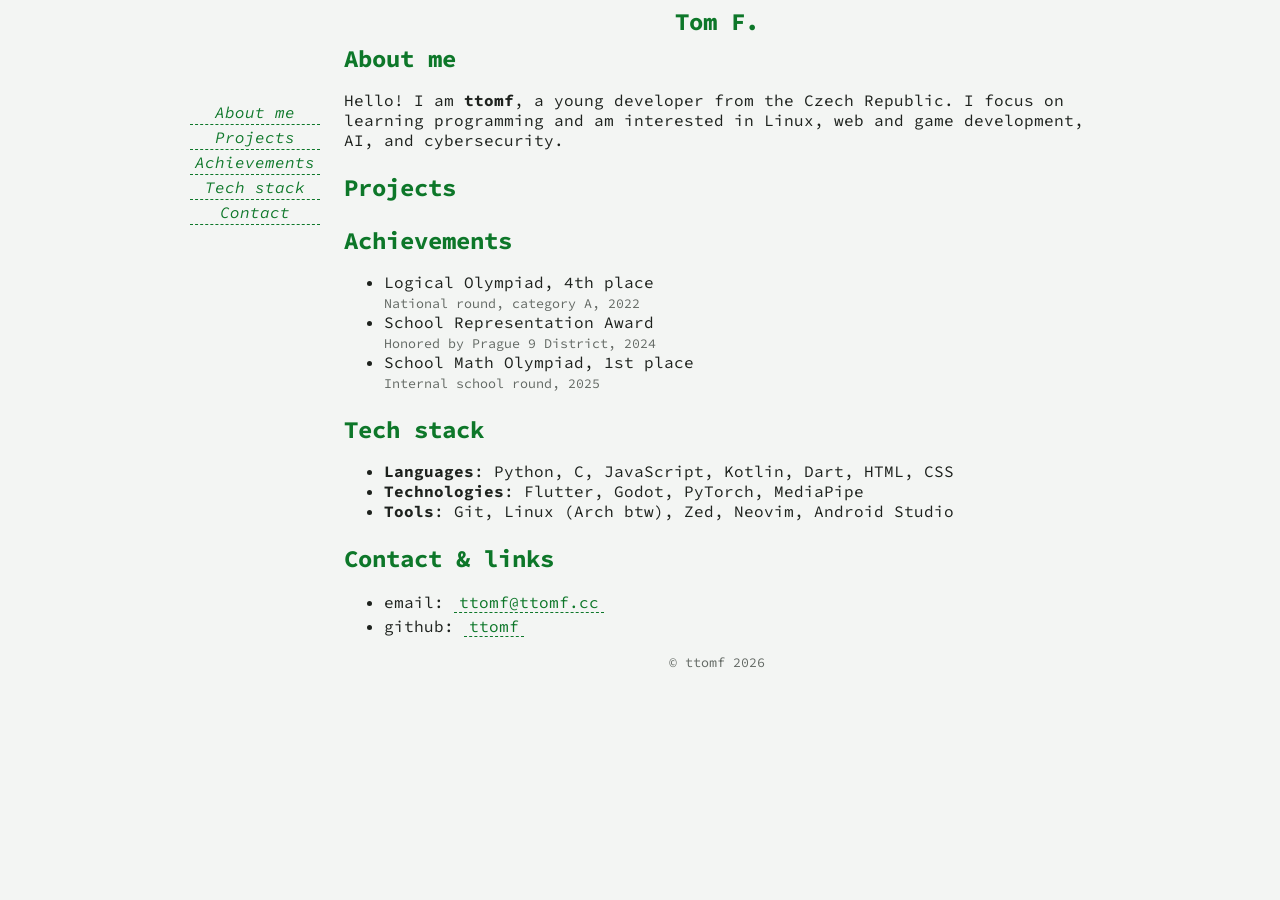
==== index.html @ 82aa7a8f "Add SEO" ====
<!doctype html>
<html lang="en">
    <head>
        <meta charset="UTF-8" />
        <meta name="viewport" content="width=device-width, initial-scale=1.0" />
        <title>Tom F. (ttomf)</title>
        <meta
            name="description"
            content="Personal website and portfolio of Tom F. (ttomf), a software developer. Explore my projects, skills, and experience."
        />
        <link href="style.css" rel="stylesheet" />
        <link rel="preconnect" href="https://fonts.googleapis.com" />
        <link rel="preconnect" href="https://fonts.gstatic.com" crossorigin />
        <link
            href="https://fonts.googleapis.com/css2?family=Source+Code+Pro&display=swap"
            rel="stylesheet"
        />
    </head>
    <body>
        <aside>
            <nav>
                <a href="#about">About me</a>
                <a href="#projects">Projects</a>
                <a href="#achievements">Achievements</a>
                <a href="#stack">Tech stack</a>
                <a href="#contact">Contact</a>
            </nav>
        </aside>
        <main>
            <section id="about">
                <h1>Tom F.</h1>
                <h2>About me</h2>
                <p>
                    Hello! I am <b>ttomf</b>, a young developer from the Czech
                    Republic. I focus on learning programming and am interested
                    in Linux, web and game development, AI, and cybersecurity.
                </p>
            </section>
            <section id="projects">
                <h2>Projects</h2>
                <p></p>
            </section>
            <section id="achievements">
                <h2>Achievements</h2>
                <ul>
                    <li>
                        Logical Olympiad, 4th place<br />
                        <small>National round, category A, 2022</small>
                    </li>
                    <li>
                        School Representation Award<br />
                        <small>Honored by Prague 9 District, 2024</small>
                    </li>
                    <li>
                        School Math Olympiad, 1st place<br />
                        <small>Internal school round, 2025</small>
                    </li>
                </ul>
            </section>
            <section id="stack">
                <h2>Tech stack</h2>
                <ul>
                    <li>
                        <b>Languages</b>: Python, C, JavaScript, Kotlin, Dart,
                        HTML, CSS
                    </li>
                    <li>
                        <b>Technologies</b>: Flutter, Godot, PyTorch, MediaPipe
                    </li>
                    <li>
                        <b>Tools</b>: Git, Linux (Arch btw), Zed, Neovim,
                        Android Studio
                    </li>
                </ul>
            </section>
            <section id="contact">
                <h2>Contact & links</h2>
                <ul>
                    <li>
                        email:
                        <a href="mailto:ttomf@ttomf.cc">ttomf@ttomf.cc</a>
                    </li>
                    <li>
                        github:
                        <a href="https://github.com/ttomf">ttomf</a>
                    </li>
                </ul>
            </section>
            <small>&copy; ttomf 2026</small>
        </main>
    </body>
</html>
---- style.css ----
:root {
    --bg: #f3f5f3;
    --text: #1d211d;
    --muted: #636964;
    --accent: #0d7729;
}

html {
    height: 100%;
    overscroll-behavior: none;
    -webkit-tap-highlight-color: transparent;
}

body {
    margin: 0;
    background-color: var(--bg);
    color: var(--text);
    font-family: "Source Code Pro", monospace;
    display: flex;
    flex-direction: row;
    max-width: 900px;
    margin-inline: auto;
    padding: 24px;
    padding-top: 0;
    gap: 24px;
}

aside {
    position: sticky;
    top: 24px;
    margin-top: 100px;
    align-self: flex-start;
}

main {
    margin: 0 auto;
    flex: 1;
    display: grid;
    place-items: center;
}

nav {
    display: flex;
    flex-direction: column;
}

section {
    width: 100%;
}

@media (max-width: 800px) {
    body {
        flex-direction: column;
        gap: 0;
        height: 100%;
        padding: 0;
    }
    aside {
        top: 0;
        width: 100%;
        margin: 0;
        padding: 12px;
        box-sizing: border-box;
        background-color: var(--bg);
        border-bottom: 1px solid var(--muted);
    }
    nav {
        display: inline;
    }
    nav > a {
        display: inline-block;
    }
    main {
        overflow-y: scroll;
        scroll-behavior: smooth;
        padding: 24px;
        padding-top: 0;
    }
}

h1,
h2,
h3,
h4,
h5,
h6 {
    color: var(--accent);
    margin: 6px 0;
}

h1 {
    text-align: center;
}

small {
    color: var(--muted);
}

a {
    text-decoration: none;
    border-bottom: 1px dashed var(--accent);
    line-height: 1.5;
    padding: 0 5px;
    color: var(--accent);
    background: linear-gradient(var(--accent), var(--accent)) border-box
        no-repeat left bottom / 0 100%;
    transition:
        background-size 0.2s ease,
        color 0.2s ease;
    text-align: center;
}
a:hover {
    background-size: 100% 100%;
    color: var(--bg);
}

nav > a {
    font-style: italic;
}
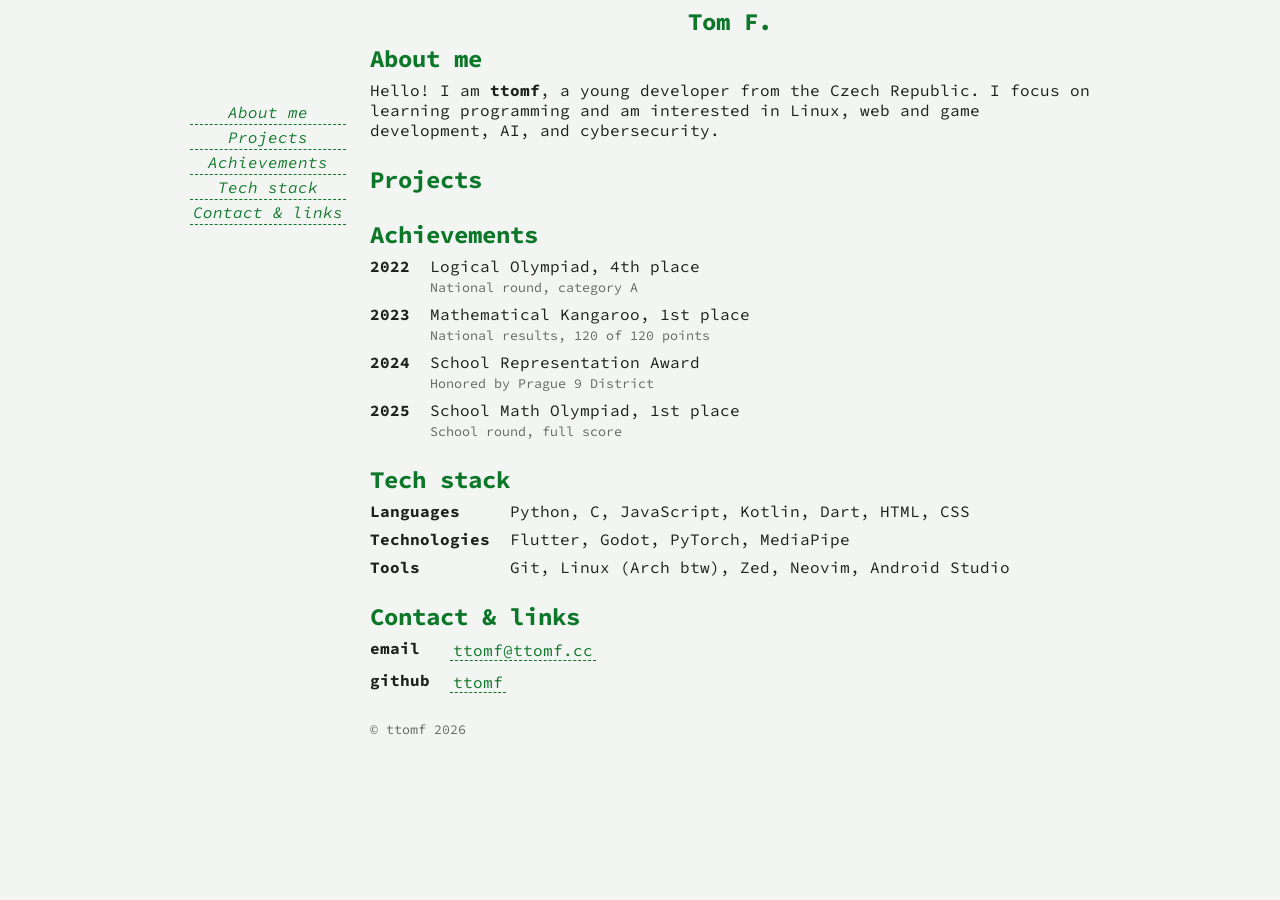
==== commit b9a41708: "Refactor style" ====
--- a/index.html
+++ b/index.html
@@ -23,7 +23,7 @@
                 <a href="#projects">Projects</a>
                 <a href="#achievements">Achievements</a>
                 <a href="#stack">Tech stack</a>
-                <a href="#contact">Contact</a>
+                <a href="#contact">Contact & links</a>
             </nav>
         </aside>
         <main>
@@ -42,49 +42,48 @@
             </section>
             <section id="achievements">
                 <h2>Achievements</h2>
-                <ul>
-                    <li>
+                <dl>
+                    <dt>2022</dt>
+                    <dd>
                         Logical Olympiad, 4th place<br />
-                        <small>National round, category A, 2022</small>
-                    </li>
-                    <li>
+                        <small>National round, category A</small>
+                    </dd>
+                    <dt>2023</dt>
+                    <dd>
+                        Mathematical Kangaroo, 1st place<br />
+                        <small>National results, 120 of 120 points</small>
+                    </dd>
+                    <dt>2024</dt>
+                    <dd>
                         School Representation Award<br />
-                        <small>Honored by Prague 9 District, 2024</small>
-                    </li>
-                    <li>
+                        <small>Honored by Prague 9 District</small>
+                    </dd>
+                    <dt>2025</dt>
+                    <dd>
                         School Math Olympiad, 1st place<br />
-                        <small>Internal school round, 2025</small>
-                    </li>
-                </ul>
+                        <small>School round, full score</small>
+                    </dd>
+                </dl>
             </section>
             <section id="stack">
                 <h2>Tech stack</h2>
-                <ul>
-                    <li>
-                        <b>Languages</b>: Python, C, JavaScript, Kotlin, Dart,
-                        HTML, CSS
-                    </li>
-                    <li>
-                        <b>Technologies</b>: Flutter, Godot, PyTorch, MediaPipe
-                    </li>
-                    <li>
-                        <b>Tools</b>: Git, Linux (Arch btw), Zed, Neovim,
-                        Android Studio
-                    </li>
-                </ul>
+                <dl>
+                    <dt>Languages</dt>
+                    <dd>Python, C, JavaScript, Kotlin, Dart, HTML, CSS</dd>
+                    <dt>Technologies</dt>
+                    <dd>Flutter, Godot, PyTorch, MediaPipe</dd>
+                    <dt>Tools</dt>
+                    <dd>Git, Linux (Arch btw), Zed, Neovim, Android Studio</dd>
+                </dl>
             </section>
             <section id="contact">
                 <h2>Contact & links</h2>
-                <ul>
-                    <li>
-                        email:
-                        <a href="mailto:ttomf@ttomf.cc">ttomf@ttomf.cc</a>
-                    </li>
-                    <li>
-                        github:
-                        <a href="https://github.com/ttomf">ttomf</a>
-                    </li>
-                </ul>
+                <dl>
+                    <dt>email</dt>
+                    <dd><a href="mailto:ttomf@ttomf.cc">ttomf@ttomf.cc</a></dd>
+                    <dt>github</dt>
+                    <dd><a href="https://github.com/ttomf">ttomf</a></dd>
+                </dl>
             </section>
             <small>&copy; ttomf 2026</small>
         </main>
--- a/style.css
+++ b/style.css
@@ -35,8 +35,6 @@
 main {
     margin: 0 auto;
     flex: 1;
-    display: grid;
-    place-items: center;
 }
 
 nav {
@@ -46,6 +44,29 @@
 
 section {
     width: 100%;
+    margin-bottom: 24px;
+}
+
+article {
+    border: 1px solid var(--muted);
+    border-radius: 6px;
+    padding: 6px;
+    margin-bottom: 6px;
+}
+
+dl {
+    display: grid;
+    grid-template-columns: max-content minmax(0, 1fr);
+    gap: 8px 20px;
+    margin: 0;
+}
+
+dt {
+    font-weight: bold;
+}
+
+dd {
+    margin: 0;
 }
 
 @media (max-width: 800px) {
@@ -79,17 +100,17 @@
 }
 
 h1,
-h2,
-h3,
-h4,
-h5,
-h6 {
+h2 {
     color: var(--accent);
     margin: 6px 0;
 }
 
 h1 {
     text-align: center;
+}
+
+h3 {
+    margin: 0;
 }
 
 small {
@@ -100,7 +121,7 @@
     text-decoration: none;
     border-bottom: 1px dashed var(--accent);
     line-height: 1.5;
-    padding: 0 5px;
+    padding: 0 3px;
     color: var(--accent);
     background: linear-gradient(var(--accent), var(--accent)) border-box
         no-repeat left bottom / 0 100%;
@@ -117,3 +138,7 @@
 nav > a {
     font-style: italic;
 }
+
+p {
+    margin: 0;
+}
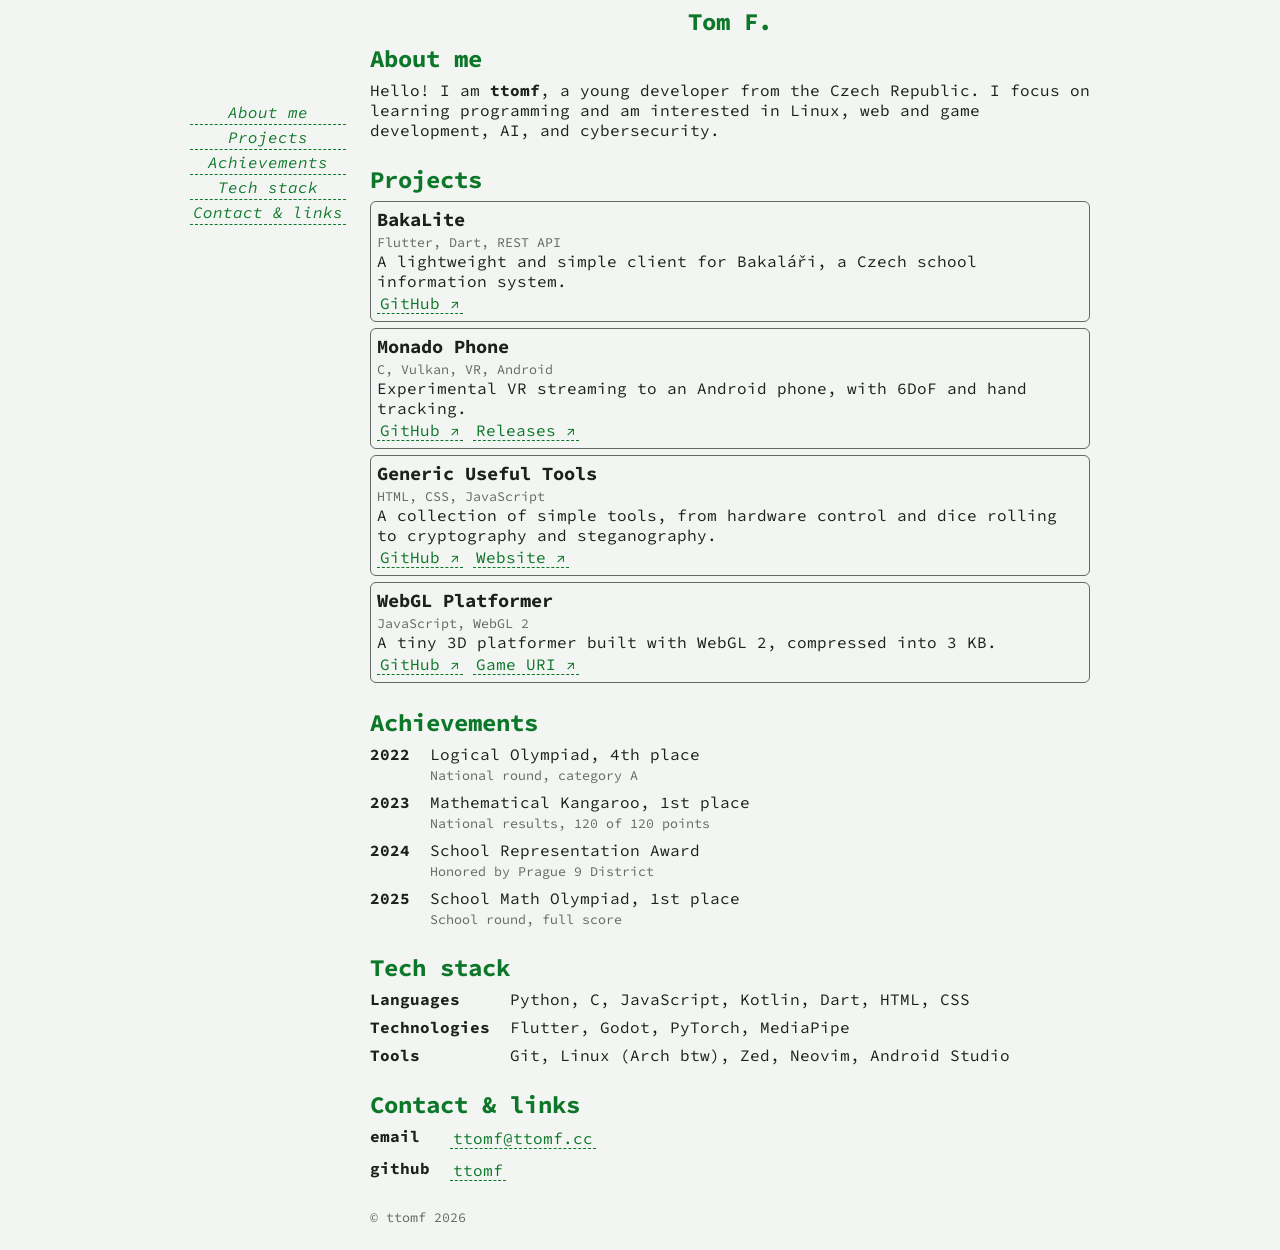
==== commit c7a9e61a: "Add projects" ====
--- a/index.html
+++ b/index.html
@@ -38,7 +38,50 @@
             </section>
             <section id="projects">
                 <h2>Projects</h2>
-                <p></p>
+                <article>
+                    <h3>BakaLite</h3>
+                    <small>Flutter, Dart, REST API</small>
+                    <p>
+                        A lightweight and simple client for Bakaláři, a Czech
+                        school information system.
+                    </p>
+                    <a href="https://github.com/ttomf/bakalite">GitHub ↗</a>
+                </article>
+                <article>
+                    <h3>Monado Phone</h3>
+                    <small>C, Vulkan, VR, Android</small>
+                    <p>
+                        Experimental VR streaming to an Android phone, with 6DoF
+                        and hand tracking.
+                    </p>
+                    <a href="https://github.com/ttomf/monado-phone">GitHub ↗</a>
+                    <a href="https://github.com/ttomf/monado-phone/releases"
+                        >Releases ↗</a
+                    >
+                </article>
+                <article>
+                    <h3>Generic Useful Tools</h3>
+                    <small>HTML, CSS, JavaScript</small>
+                    <p>
+                        A collection of simple tools, from hardware control and
+                        dice rolling to cryptography and steganography.
+                    </p>
+                    <a href="https://github.com/ttomf/gut">GitHub ↗</a>
+                    <a href="https://gut.ttomf.cc">Website ↗</a>
+                </article>
+                <article>
+                    <h3>WebGL Platformer</h3>
+                    <small>JavaScript, WebGL 2</small>
+                    <p>
+                        A tiny 3D platformer built with WebGL 2, compressed into
+                        3 KB.
+                    </p>
+                    <a href="https://github.com/ttomf/shrink">GitHub ↗</a>
+                    <a
+                        href="https://github.com/ttomf/shrink/blob/master/dist/uri.txt"
+                        >Game URI ↗</a
+                    >
+                </article>
             </section>
             <section id="achievements">
                 <h2>Achievements</h2>
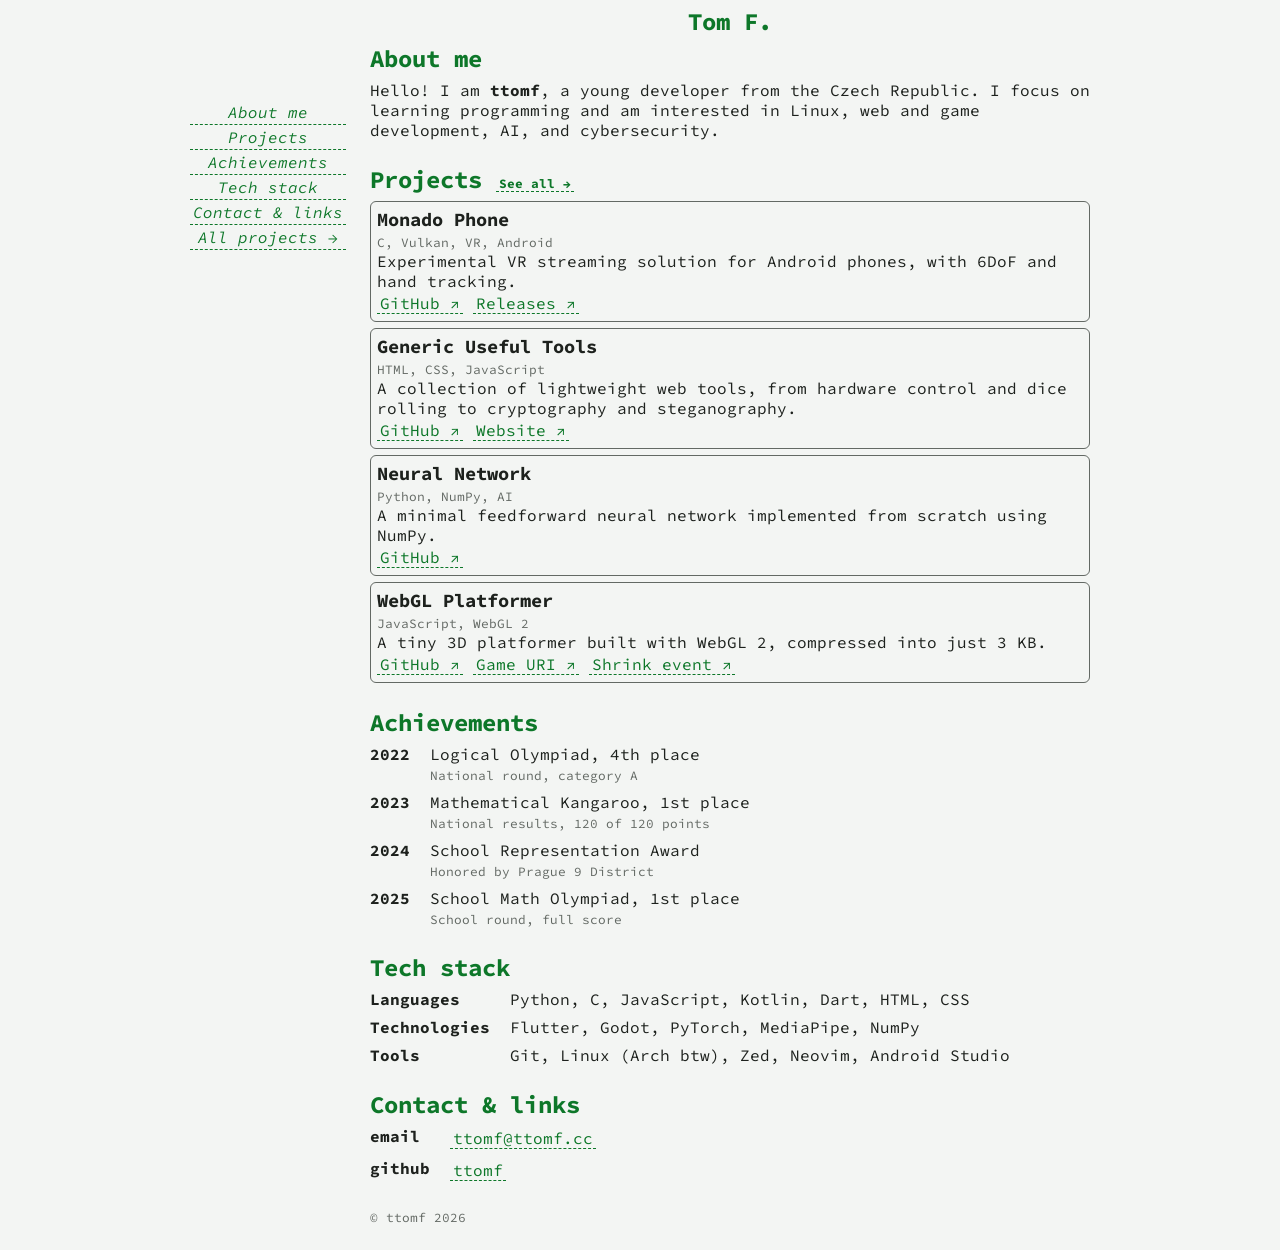
==== commit 22617240: "Add separated projects page" ====
--- a/index.html
+++ b/index.html
@@ -24,6 +24,7 @@
                 <a href="#achievements">Achievements</a>
                 <a href="#stack">Tech stack</a>
                 <a href="#contact">Contact & links</a>
+                <a href="projects.html">All projects →</a>
             </nav>
         </aside>
         <main>
@@ -37,22 +38,16 @@
                 </p>
             </section>
             <section id="projects">
-                <h2>Projects</h2>
-                <article>
-                    <h3>BakaLite</h3>
-                    <small>Flutter, Dart, REST API</small>
-                    <p>
-                        A lightweight and simple client for Bakaláři, a Czech
-                        school information system.
-                    </p>
-                    <a href="https://github.com/ttomf/bakalite">GitHub ↗</a>
-                </article>
+                <h2>
+                    Projects
+                    <small><a href="projects.html">See all →</a></small>
+                </h2>
                 <article>
                     <h3>Monado Phone</h3>
                     <small>C, Vulkan, VR, Android</small>
                     <p>
-                        Experimental VR streaming to an Android phone, with 6DoF
-                        and hand tracking.
+                        Experimental VR streaming solution for Android phones,
+                        with 6DoF and hand tracking.
                     </p>
                     <a href="https://github.com/ttomf/monado-phone">GitHub ↗</a>
                     <a href="https://github.com/ttomf/monado-phone/releases"
@@ -63,24 +58,37 @@
                     <h3>Generic Useful Tools</h3>
                     <small>HTML, CSS, JavaScript</small>
                     <p>
-                        A collection of simple tools, from hardware control and
-                        dice rolling to cryptography and steganography.
+                        A collection of lightweight web tools, from hardware
+                        control and dice rolling to cryptography and
+                        steganography.
                     </p>
                     <a href="https://github.com/ttomf/gut">GitHub ↗</a>
                     <a href="https://gut.ttomf.cc">Website ↗</a>
+                </article>
+                <article>
+                    <h3>Neural Network</h3>
+                    <small>Python, NumPy, AI</small>
+                    <p>
+                        A minimal feedforward neural network implemented from
+                        scratch using NumPy.
+                    </p>
+                    <a href="https://github.com/ttomf/neural-network"
+                        >GitHub ↗</a
+                    >
                 </article>
                 <article>
                     <h3>WebGL Platformer</h3>
                     <small>JavaScript, WebGL 2</small>
                     <p>
                         A tiny 3D platformer built with WebGL 2, compressed into
-                        3 KB.
+                        just 3 KB.
                     </p>
                     <a href="https://github.com/ttomf/shrink">GitHub ↗</a>
                     <a
                         href="https://github.com/ttomf/shrink/blob/master/dist/uri.txt"
                         >Game URI ↗</a
                     >
+                    <a href="https://shrink.hackclub.com">Shrink event ↗</a>
                 </article>
             </section>
             <section id="achievements">
@@ -114,7 +122,7 @@
                     <dt>Languages</dt>
                     <dd>Python, C, JavaScript, Kotlin, Dart, HTML, CSS</dd>
                     <dt>Technologies</dt>
-                    <dd>Flutter, Godot, PyTorch, MediaPipe</dd>
+                    <dd>Flutter, Godot, PyTorch, MediaPipe, NumPy</dd>
                     <dt>Tools</dt>
                     <dd>Git, Linux (Arch btw), Zed, Neovim, Android Studio</dd>
                 </dl>
--- a/style.css
+++ b/style.css
@@ -114,6 +114,7 @@
 }
 
 small {
+    font-size: 0.8rem;
     color: var(--muted);
 }
 
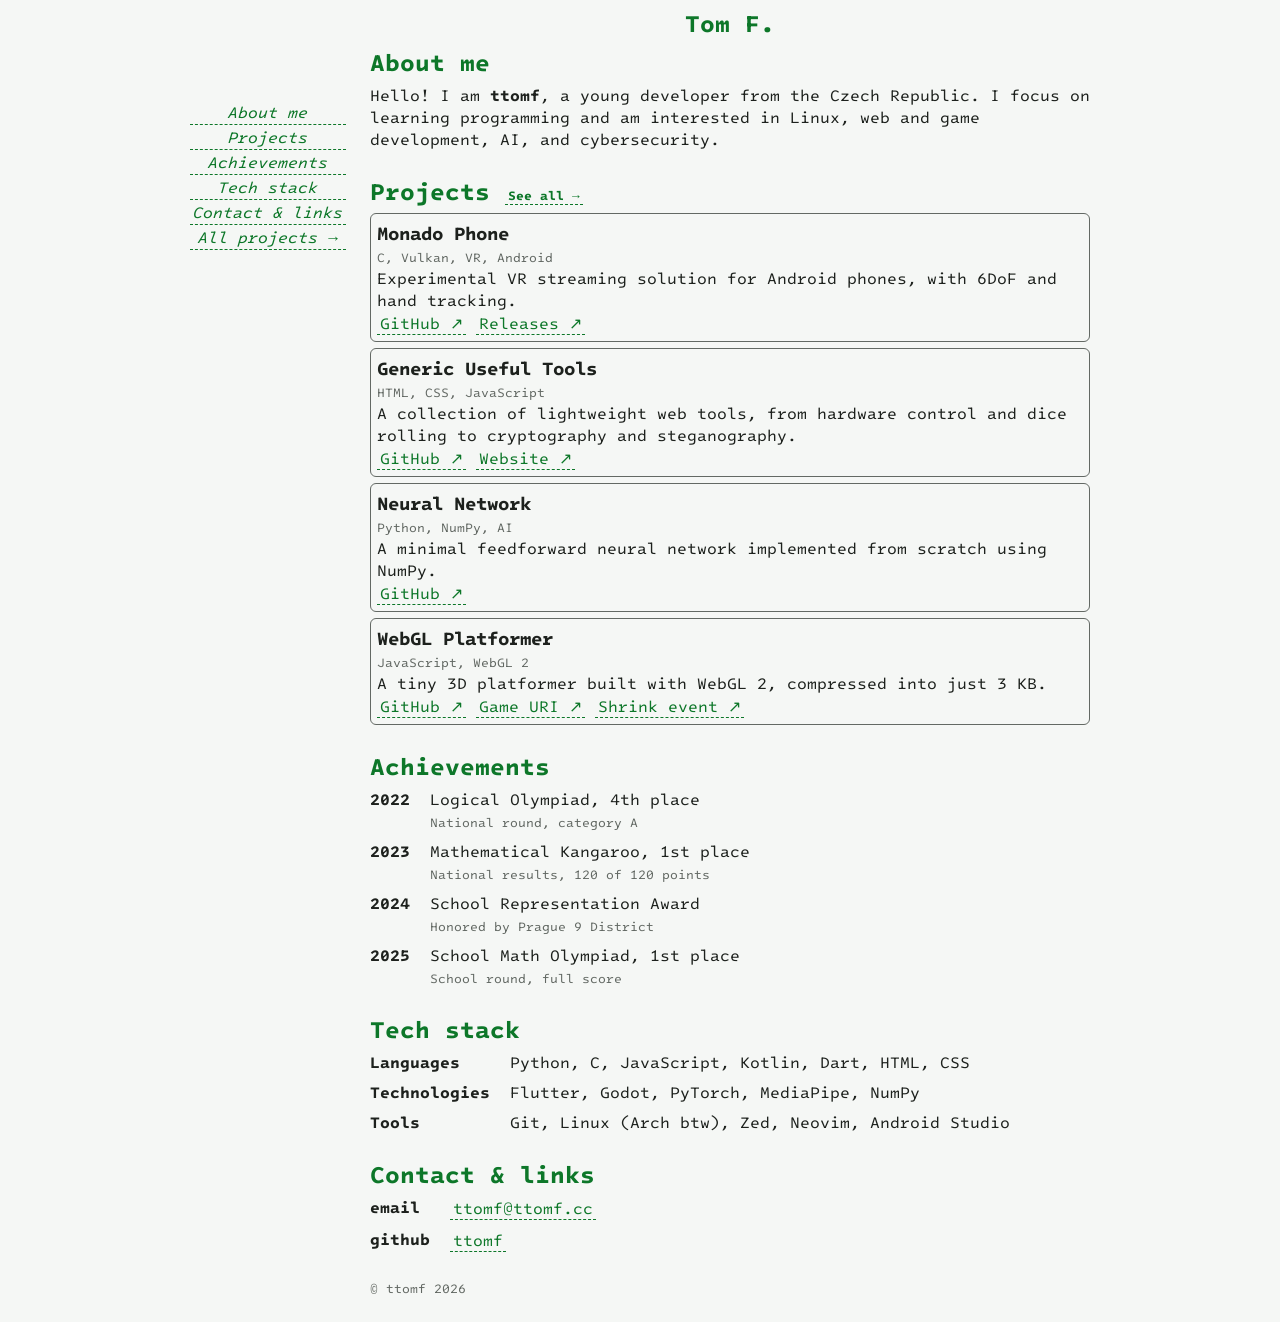
==== commit 24c886ae: "Add dark theme and refactor" ====
--- a/index.html
+++ b/index.html
@@ -8,13 +8,13 @@
             name="description"
             content="Personal website and portfolio of Tom F. (ttomf), a software developer. Explore my projects, skills, and experience."
         />
-        <link href="style.css" rel="stylesheet" />
         <link rel="preconnect" href="https://fonts.googleapis.com" />
         <link rel="preconnect" href="https://fonts.gstatic.com" crossorigin />
         <link
-            href="https://fonts.googleapis.com/css2?family=Source+Code+Pro&display=swap"
+            href="https://fonts.googleapis.com/css2?family=Intel+One+Mono&display=swap"
             rel="stylesheet"
         />
+        <link href="style.css" rel="stylesheet" />
     </head>
     <body>
         <aside>
--- a/style.css
+++ b/style.css
@@ -1,8 +1,16 @@
 :root {
-    --bg: #f3f5f3;
+    --bg: #f5f7f5;
     --text: #1d211d;
     --muted: #636964;
     --accent: #0d7729;
+}
+@media (prefers-color-scheme: dark) {
+    :root {
+        --bg: #1d211d;
+        --text: #f5f7f5;
+        --muted: #afbfaf;
+        --accent: #50e050;
+    }
 }
 
 html {
@@ -15,7 +23,7 @@
     margin: 0;
     background-color: var(--bg);
     color: var(--text);
-    font-family: "Source Code Pro", monospace;
+    font-family: "Intel One Mono", monospace;
     display: flex;
     flex-direction: row;
     max-width: 900px;
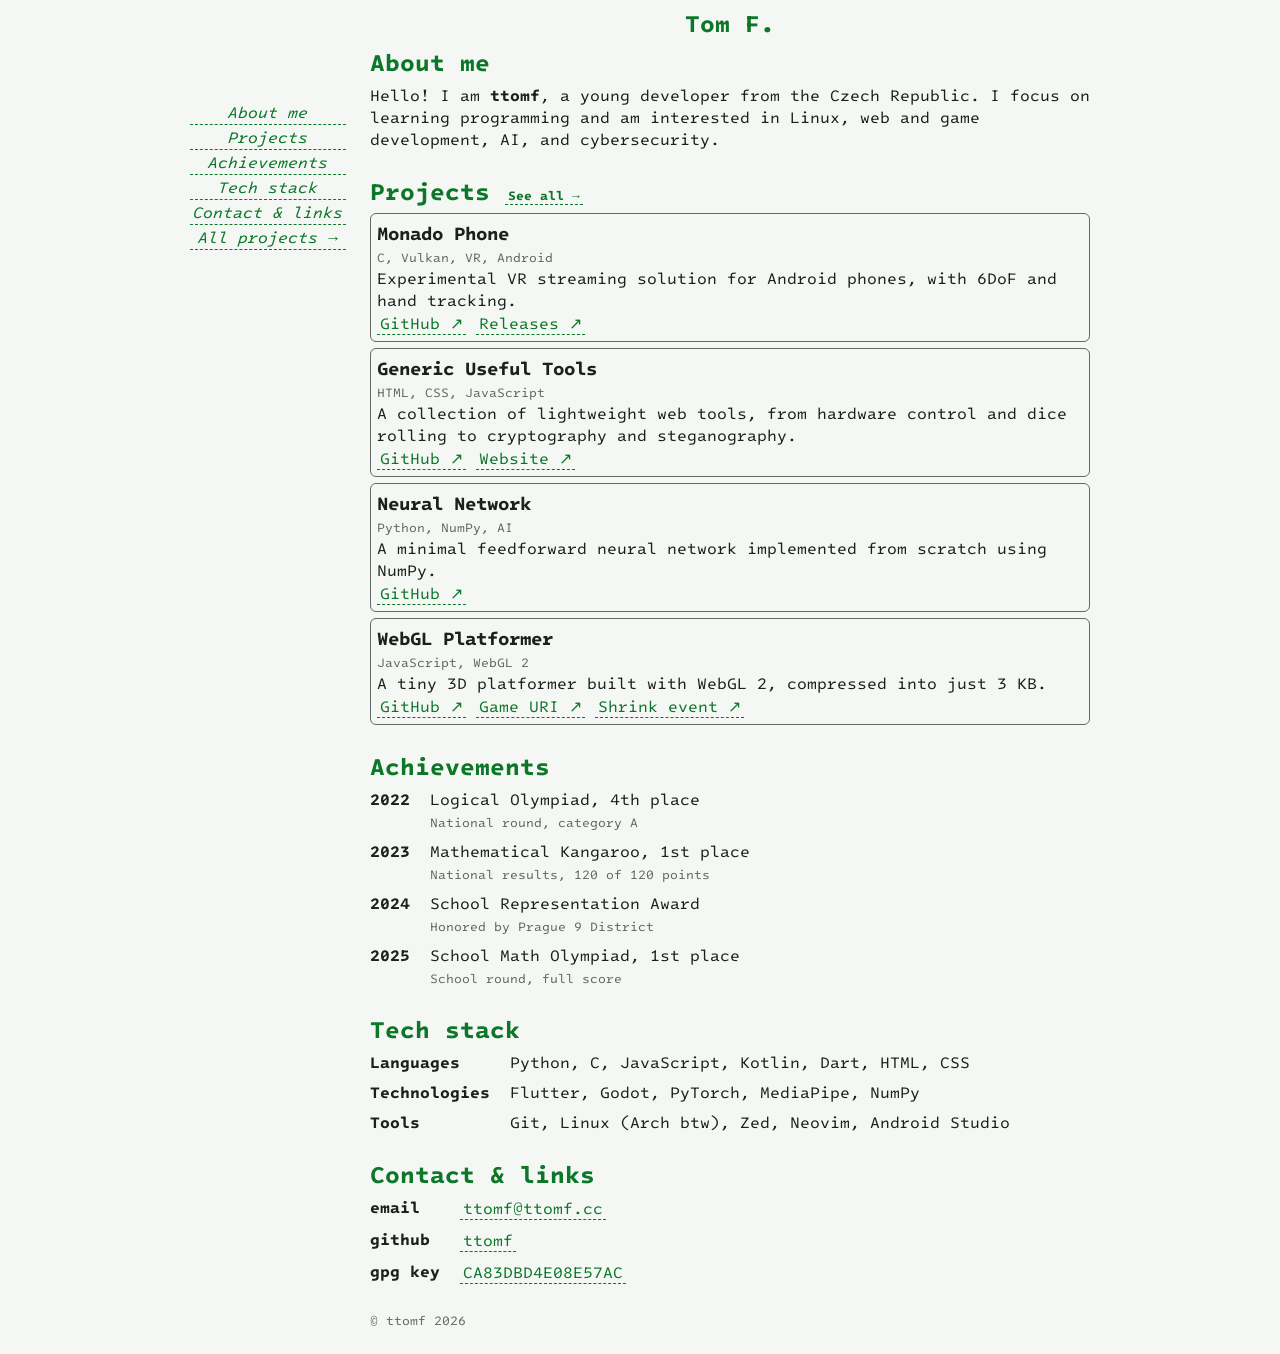
==== commit e49bde9c: "Add gpg key" ====
--- a/index.html
+++ b/index.html
@@ -134,6 +134,10 @@
                     <dd><a href="mailto:ttomf@ttomf.cc">ttomf@ttomf.cc</a></dd>
                     <dt>github</dt>
                     <dd><a href="https://github.com/ttomf">ttomf</a></dd>
+                    <dt>gpg key</dt>
+                    <dd>
+                        <a href="ttomf-pub-key.asc">CA83DBD4E08E57AC</a>
+                    </dd>
                 </dl>
             </section>
             <small>&copy; ttomf 2026</small>
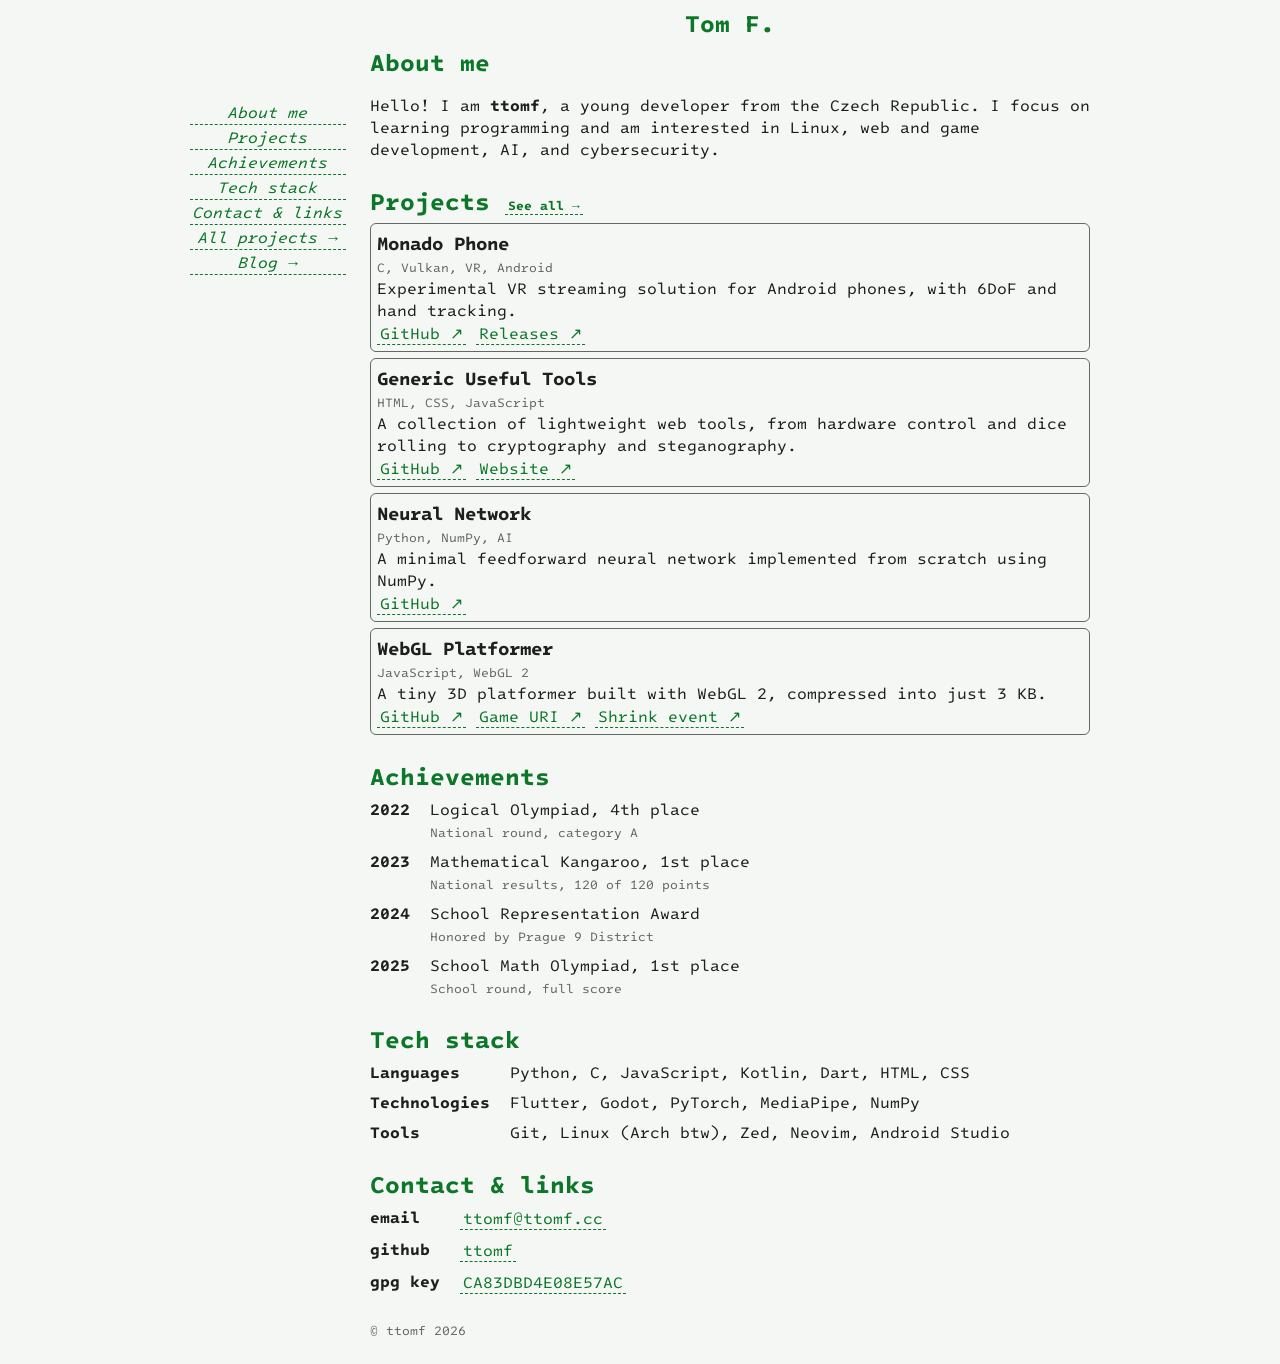
==== commit 4c52b61a: "Add blog" ====
--- a/index.html
+++ b/index.html
@@ -25,6 +25,7 @@
                 <a href="#stack">Tech stack</a>
                 <a href="#contact">Contact & links</a>
                 <a href="projects.html">All projects →</a>
+                <a href="blog">Blog →</a>
             </nav>
         </aside>
         <main>
--- a/style.css
+++ b/style.css
@@ -1,5 +1,6 @@
 :root {
     --bg: #f5f7f5;
+    --bg-tone: #e5e7e5;
     --text: #1d211d;
     --muted: #636964;
     --accent: #0d7729;
@@ -7,6 +8,7 @@
 @media (prefers-color-scheme: dark) {
     :root {
         --bg: #1d211d;
+        --bg-tone: #2d312d;
         --text: #f5f7f5;
         --muted: #afbfaf;
         --accent: #50e050;
@@ -41,7 +43,6 @@
 }
 
 main {
-    margin: 0 auto;
     flex: 1;
 }
 
@@ -126,7 +127,7 @@
     color: var(--muted);
 }
 
-a {
+a:not(.card) {
     text-decoration: none;
     border-bottom: 1px dashed var(--accent);
     line-height: 1.5;
@@ -139,15 +140,36 @@
         color 0.2s ease;
     text-align: center;
 }
-a:hover {
+a:not(.card):hover {
     background-size: 100% 100%;
     color: var(--bg);
+}
+
+a.card {
+    position: relative;
+    color: var(--text);
+    text-decoration: none;
+    display: block;
+    border-radius: 6px;
+    padding: 6px;
+    margin-bottom: 6px;
+    transition:
+        background-color 0.2s ease,
+        color 0.2s ease;
+}
+a.card:hover {
+    background-color: var(--bg-tone);
+}
+
+hr {
+    border: 0;
+    border-top: 1px solid var(--muted);
 }
 
 nav > a {
     font-style: italic;
 }
 
-p {
+article > p {
     margin: 0;
 }
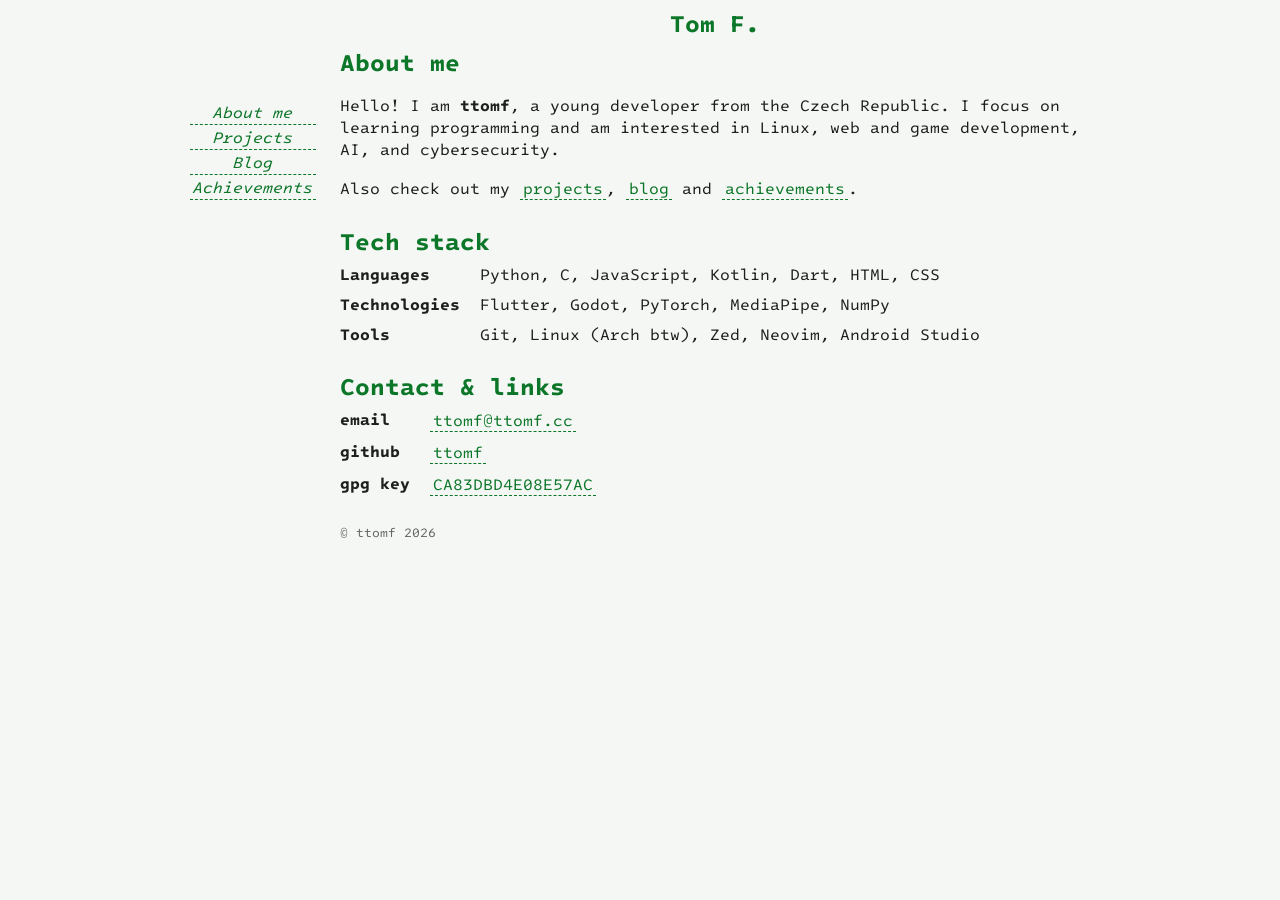
==== commit 2b6fad00: "Use separate file for every section" ====
--- a/index.html
+++ b/index.html
@@ -14,18 +14,15 @@
             href="https://fonts.googleapis.com/css2?family=Intel+One+Mono&display=swap"
             rel="stylesheet"
         />
-        <link href="style.css" rel="stylesheet" />
+        <link href="/style.css" rel="stylesheet" />
     </head>
     <body>
         <aside>
             <nav>
-                <a href="#about">About me</a>
-                <a href="#projects">Projects</a>
-                <a href="#achievements">Achievements</a>
-                <a href="#stack">Tech stack</a>
-                <a href="#contact">Contact & links</a>
-                <a href="projects.html">All projects →</a>
-                <a href="blog">Blog →</a>
+                <a href="/index.html">About me</a>
+                <a href="/projects.html">Projects</a>
+                <a href="/blog.html">Blog</a>
+                <a href="/achievements.html">Achievements</a>
             </nav>
         </aside>
         <main>
@@ -37,85 +34,11 @@
                     Republic. I focus on learning programming and am interested
                     in Linux, web and game development, AI, and cybersecurity.
                 </p>
-            </section>
-            <section id="projects">
-                <h2>
-                    Projects
-                    <small><a href="projects.html">See all →</a></small>
-                </h2>
-                <article>
-                    <h3>Monado Phone</h3>
-                    <small>C, Vulkan, VR, Android</small>
-                    <p>
-                        Experimental VR streaming solution for Android phones,
-                        with 6DoF and hand tracking.
-                    </p>
-                    <a href="https://github.com/ttomf/monado-phone">GitHub ↗</a>
-                    <a href="https://github.com/ttomf/monado-phone/releases"
-                        >Releases ↗</a
-                    >
-                </article>
-                <article>
-                    <h3>Generic Useful Tools</h3>
-                    <small>HTML, CSS, JavaScript</small>
-                    <p>
-                        A collection of lightweight web tools, from hardware
-                        control and dice rolling to cryptography and
-                        steganography.
-                    </p>
-                    <a href="https://github.com/ttomf/gut">GitHub ↗</a>
-                    <a href="https://gut.ttomf.cc">Website ↗</a>
-                </article>
-                <article>
-                    <h3>Neural Network</h3>
-                    <small>Python, NumPy, AI</small>
-                    <p>
-                        A minimal feedforward neural network implemented from
-                        scratch using NumPy.
-                    </p>
-                    <a href="https://github.com/ttomf/neural-network"
-                        >GitHub ↗</a
-                    >
-                </article>
-                <article>
-                    <h3>WebGL Platformer</h3>
-                    <small>JavaScript, WebGL 2</small>
-                    <p>
-                        A tiny 3D platformer built with WebGL 2, compressed into
-                        just 3 KB.
-                    </p>
-                    <a href="https://github.com/ttomf/shrink">GitHub ↗</a>
-                    <a
-                        href="https://github.com/ttomf/shrink/blob/master/dist/uri.txt"
-                        >Game URI ↗</a
-                    >
-                    <a href="https://shrink.hackclub.com">Shrink event ↗</a>
-                </article>
-            </section>
-            <section id="achievements">
-                <h2>Achievements</h2>
-                <dl>
-                    <dt>2022</dt>
-                    <dd>
-                        Logical Olympiad, 4th place<br />
-                        <small>National round, category A</small>
-                    </dd>
-                    <dt>2023</dt>
-                    <dd>
-                        Mathematical Kangaroo, 1st place<br />
-                        <small>National results, 120 of 120 points</small>
-                    </dd>
-                    <dt>2024</dt>
-                    <dd>
-                        School Representation Award<br />
-                        <small>Honored by Prague 9 District</small>
-                    </dd>
-                    <dt>2025</dt>
-                    <dd>
-                        School Math Olympiad, 1st place<br />
-                        <small>School round, full score</small>
-                    </dd>
-                </dl>
+                <p>
+                    Also check out my <a href="projects.html">projects</a>,
+                    <a href="blog.html">blog</a> and
+                    <a href="achievements.html">achievements</a>.
+                </p>
             </section>
             <section id="stack">
                 <h2>Tech stack</h2>
